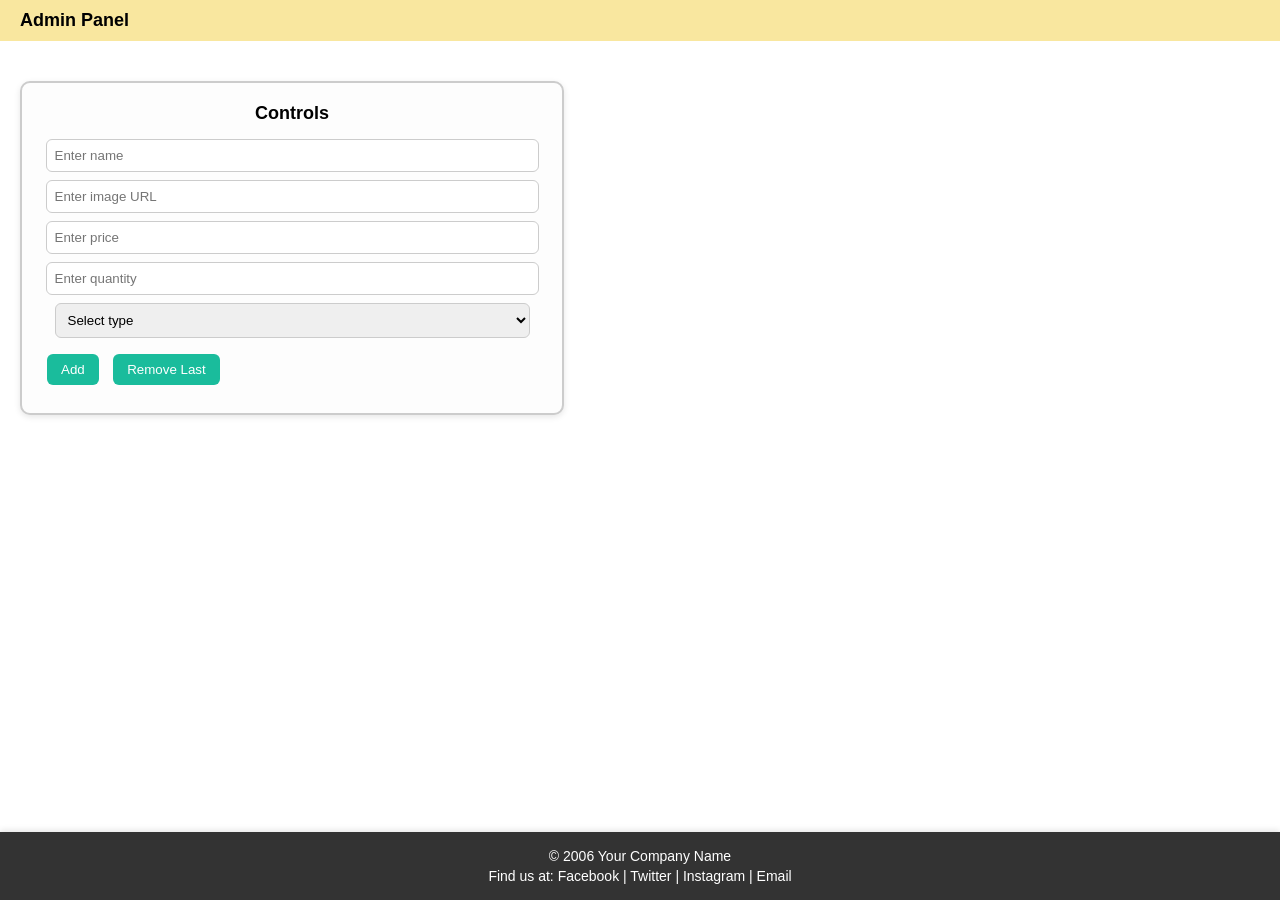
==== admin.html @ 9187b688 "first commit" ====
<!DOCTYPE html>
<html lang="en">
<head>
  <meta charset="UTF-8">
  <meta name="viewport" content="width=device-width, initial-scale=1.0">
  <title>Admin Panel</title>
  <style>
    body { margin:0; font-family:Arial, sans-serif; }

    /* Top Bar */
    .topbar {
      display:flex; align-items:center; justify-content:flex-start;
      background:#f9e79f; padding:10px 20px;
    }
    .logo { font-weight:bold; font-size:18px; }

    /* Item Grid */
    .item-grid { padding:20px; }
    .row { display:flex; flex-wrap:wrap; gap:20px; margin-bottom:20px; }
    .item-card {
      width:200px; border:1px solid #ccc; border-radius:10px;
      padding:15px; text-align:center; background:#fff;
      box-shadow:0 2px 6px rgba(0,0,0,0.1); transition:transform 0.2s;
    }
    .item-card:hover { transform:scale(1.05); }
    .item-card img { width:100%; height:120px; object-fit:cover; border-radius:6px; margin-bottom:10px; }
    .item-card h4 { margin:8px 0 4px; font-size:16px; color:#333; }
    .item-card p { margin:4px 0; font-size:13px; color:#555; }

    /* Admin Controls Container */
    .controls-container {
      border:2px solid #ccc; border-radius:10px; padding:20px;
      margin-top:20px; background:#fdfdfd; box-shadow:0 2px 6px rgba(0,0,0,0.1);
      max-width:500px;
    }
    .controls-container h3 { margin:0 0 15px; font-size:18px; text-align:center; }
    .controls-container input, .controls-container select {
      display:block; width:95%; padding:8px; margin:8px auto;
      border:1px solid #ccc; border-radius:6px;
    }
    .controls-container button {
      padding:8px 14px; margin:8px 5px; border:none; border-radius:6px;
      background:#1abc9c; color:#fff; cursor:pointer; transition:background 0.2s;
    }
    .controls-container button:hover { background:#16a085; }
    .remove-btn { background:#e74c3c; }
    .remove-btn:hover { background:#c0392b; }

    /* Footer */
    .site-footer {
      position: fixed; bottom: 0; left: 0; width: 100%;
      background-color: #333; color: #fff; text-align: center;
      padding: 12px 0; font-size: 14px; box-shadow: 0 -2px 6px rgba(0,0,0,0.1);
    }
    .site-footer p { margin: 4px 0; }
  </style>
</head>
<body>
  <div class="topbar">
    <div class="logo">Admin Panel</div>
  </div>

  <!-- Main Content -->
  <div class="item-grid">
    <div id="grid" class="row"></div>

    <!-- Admin Controls always visible -->
    <div class="controls-container" id="adminControls">
      <h3>Controls</h3>
      <input type="text" id="itemName" placeholder="Enter name">
      <input type="text" id="itemImage" placeholder="Enter image URL">
      <input type="number" id="itemPrice" placeholder="Enter price">
      <input type="number" id="itemQty" placeholder="Enter quantity">
      <select id="itemType">
        <option value="">Select type</option>
        <option value="Electronics">Electronics</option>
        <option value="Clothing">Clothing</option>
        <option value="Food">Food</option>
        <option value="Accessories">Accessories</option>
      </select>
      <button onclick="addItem()">Add</button>
      <button class="remove-btn" onclick="removeItem()">Remove Last</button>
    </div>
  </div>

  <!-- Footer -->
  <footer class="site-footer">
    <p>© 2006 Your Company Name</p>
    <p>Find us at: Facebook | Twitter | Instagram | Email</p>
  </footer>

  <script>
    // Add/remove items dynamically
    function addItem() {
      const name = document.getElementById("itemName").value;
      const url = document.getElementById("itemImage").value;
      const price = document.getElementById("itemPrice").value;
      const qty = document.getElementById("itemQty").value;
      const type = document.getElementById("itemType").value;

      if (name && url && price && qty && type) {
        const card = document.createElement("div");
        card.className = "item-card";
        card.innerHTML = `
          <img src="${url}" alt="${name}">
          <h4>${name}</h4>
          <p>Type: ${type}</p>
          <p>Price: ₱${price}</p>
          <p>Quantity: ${qty}</p>
        `;
        document.getElementById("grid").appendChild(card);

        // Clear inputs
        document.getElementById("itemName").value = "";
        document.getElementById("itemImage").value = "";
        document.getElementById("itemPrice").value = "";
        document.getElementById("itemQty").value = "";
        document.getElementById("itemType").value = "";
      } else {
        alert("Please fill in all fields.");
      }
    }

    function removeItem() {
      const grid = document.getElementById("grid");
      if (grid.lastChild) {
        grid.removeChild(grid.lastChild);
      } else {
        alert("No items to remove.");
      }
    }
  </script>
</body>
</html>
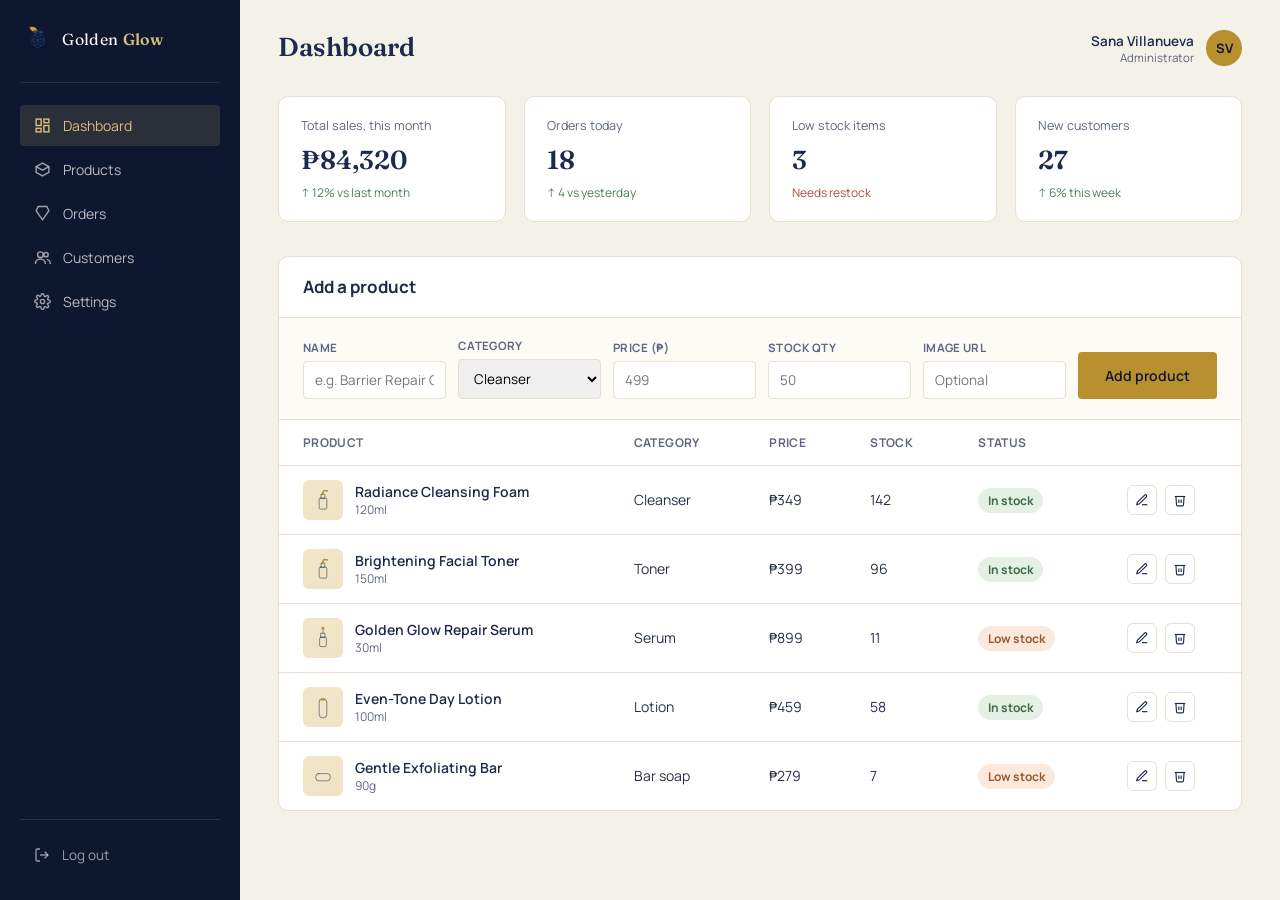
==== commit 7338e2cc: "Add files via upload" ====
--- a/admin.html
+++ b/admin.html
@@ -1,134 +1,292 @@
 <!DOCTYPE html>
 <html lang="en">
 <head>
-  <meta charset="UTF-8">
-  <meta name="viewport" content="width=device-width, initial-scale=1.0">
-  <title>Admin Panel</title>
-  <style>
-    body { margin:0; font-family:Arial, sans-serif; }
-
-    /* Top Bar */
-    .topbar {
-      display:flex; align-items:center; justify-content:flex-start;
-      background:#f9e79f; padding:10px 20px;
-    }
-    .logo { font-weight:bold; font-size:18px; }
-
-    /* Item Grid */
-    .item-grid { padding:20px; }
-    .row { display:flex; flex-wrap:wrap; gap:20px; margin-bottom:20px; }
-    .item-card {
-      width:200px; border:1px solid #ccc; border-radius:10px;
-      padding:15px; text-align:center; background:#fff;
-      box-shadow:0 2px 6px rgba(0,0,0,0.1); transition:transform 0.2s;
-    }
-    .item-card:hover { transform:scale(1.05); }
-    .item-card img { width:100%; height:120px; object-fit:cover; border-radius:6px; margin-bottom:10px; }
-    .item-card h4 { margin:8px 0 4px; font-size:16px; color:#333; }
-    .item-card p { margin:4px 0; font-size:13px; color:#555; }
-
-    /* Admin Controls Container */
-    .controls-container {
-      border:2px solid #ccc; border-radius:10px; padding:20px;
-      margin-top:20px; background:#fdfdfd; box-shadow:0 2px 6px rgba(0,0,0,0.1);
-      max-width:500px;
-    }
-    .controls-container h3 { margin:0 0 15px; font-size:18px; text-align:center; }
-    .controls-container input, .controls-container select {
-      display:block; width:95%; padding:8px; margin:8px auto;
-      border:1px solid #ccc; border-radius:6px;
-    }
-    .controls-container button {
-      padding:8px 14px; margin:8px 5px; border:none; border-radius:6px;
-      background:#1abc9c; color:#fff; cursor:pointer; transition:background 0.2s;
-    }
-    .controls-container button:hover { background:#16a085; }
-    .remove-btn { background:#e74c3c; }
-    .remove-btn:hover { background:#c0392b; }
-
-    /* Footer */
-    .site-footer {
-      position: fixed; bottom: 0; left: 0; width: 100%;
-      background-color: #333; color: #fff; text-align: center;
-      padding: 12px 0; font-size: 14px; box-shadow: 0 -2px 6px rgba(0,0,0,0.1);
-    }
-    .site-footer p { margin: 4px 0; }
-  </style>
+<meta charset="UTF-8">
+<meta name="viewport" content="width=device-width, initial-scale=1.0">
+<title>Admin Dashboard — Golden Glow</title>
+<link rel="preconnect" href="https://fonts.googleapis.com">
+<link href="https://fonts.googleapis.com/css2?family=Fraunces:opsz,wght@9..144,500;9..144,600&family=Manrope:wght@400;500;600;700&display=swap" rel="stylesheet">
+<link rel="stylesheet" href="assets/style.css">
+<style>
+  body { background: #F4F1E9; }
+
+  .admin-shell { display: grid; grid-template-columns: 240px 1fr; min-height: 100vh; }
+
+  .sidebar {
+    background: var(--navy-deep); color: rgba(251,247,241,0.8);
+    padding: 26px 20px; display: flex; flex-direction: column;
+  }
+  .sidebar .brand { padding: 0 4px 30px; border-bottom: 1px solid rgba(251,247,241,0.1); margin-bottom: 22px; }
+  .sidebar .brand-word { color: var(--ivory); }
+  .side-nav { display: flex; flex-direction: column; gap: 3px; flex: 1; }
+  .side-nav a {
+    display: flex; align-items: center; gap: 12px; padding: 11px 14px; border-radius: var(--radius-s);
+    color: rgba(251,247,241,0.72); text-decoration: none; font-size: 14px;
+  }
+  .side-nav a svg { flex-shrink: 0; opacity: 0.85; }
+  .side-nav a:hover { background: rgba(251,247,241,0.06); color: var(--ivory); }
+  .side-nav a.active { background: rgba(217,190,121,0.14); color: var(--gold-soft); }
+  .side-nav a.active svg { opacity: 1; }
+  .side-foot { border-top: 1px solid rgba(251,247,241,0.1); padding-top: 16px; }
+  .side-foot a { display: flex; align-items: center; gap: 12px; padding: 10px 14px; color: rgba(251,247,241,0.6); text-decoration: none; font-size: 13.5px; }
+  .side-foot a:hover { color: var(--ivory); }
+
+  .admin-main { padding: 30px 38px 60px; }
+
+  .admin-topbar { display: flex; align-items: center; justify-content: space-between; margin-bottom: 30px; }
+  .admin-topbar h1 { font-size: 26px; }
+  .admin-who { display: flex; align-items: center; gap: 12px; }
+  .avatar { width: 36px; height: 36px; border-radius: 50%; background: var(--gold); color: var(--navy-deep); display: flex; align-items: center; justify-content: center; font-weight: 700; font-size: 13px; }
+  .admin-who .name { font-size: 13.5px; font-weight: 600; color: var(--navy); }
+  .admin-who .role { font-size: 11.5px; color: var(--text-soft); }
+
+  .stat-grid { display: grid; grid-template-columns: repeat(4, 1fr); gap: 18px; margin-bottom: 34px; }
+  .stat-card { background: var(--paper); border: 1px solid var(--line); border-radius: var(--radius-m); padding: 20px 22px; }
+  .stat-card .label { font-size: 12.5px; color: var(--text-soft); margin-bottom: 10px; }
+  .stat-card .value { font-family: var(--serif); font-size: 26px; color: var(--navy); font-weight: 600; }
+  .stat-card .delta { font-size: 12px; margin-top: 8px; }
+  .stat-card .delta.up { color: #4E7D57; }
+  .stat-card .delta.down { color: #B24B3B; }
+
+  .panel { background: var(--paper); border: 1px solid var(--line); border-radius: var(--radius-m); margin-bottom: 26px; }
+  .panel-head { display: flex; align-items: center; justify-content: space-between; padding: 20px 24px; border-bottom: 1px solid var(--line); }
+  .panel-head h2 { font-size: 17px; font-family: var(--sans); font-weight: 700; color: var(--navy); }
+
+  .add-form { display: grid; grid-template-columns: repeat(5, 1fr) auto; gap: 12px; padding: 20px 24px; align-items: end; border-bottom: 1px solid var(--line); background: #FDFBF6; }
+  .add-form .field label { display: block; font-size: 11.5px; font-weight: 700; color: var(--text-soft); text-transform: uppercase; letter-spacing: 0.03em; margin-bottom: 6px; }
+  .add-form input, .add-form select { width: 100%; padding: 9px 11px; border: 1px solid var(--line); border-radius: var(--radius-s); font-size: 13.5px; }
+
+  table { width: 100%; border-collapse: collapse; }
+  th { text-align: left; font-size: 12px; text-transform: uppercase; letter-spacing: 0.03em; color: var(--text-soft); padding: 14px 24px; border-bottom: 1px solid var(--line); }
+  td { padding: 14px 24px; border-bottom: 1px solid var(--line); font-size: 14px; color: var(--text); }
+  tr:last-child td { border-bottom: none; }
+  .row-product { display: flex; align-items: center; gap: 12px; }
+  .row-thumb { width: 40px; height: 40px; border-radius: 6px; background: linear-gradient(160deg, var(--gold-tint) 0%, #eee3c4 100%); display: flex; align-items: center; justify-content: center; }
+  .row-thumb svg { width: 60%; height: 60%; }
+  .row-name { font-weight: 600; color: var(--navy); font-size: 14px; }
+  .row-cat { font-size: 12px; color: var(--text-soft); }
+
+  .stock-tag { font-size: 12px; font-weight: 700; padding: 4px 10px; border-radius: 20px; }
+  .stock-tag.ok { background: #E4F0E4; color: #3E6C46; }
+  .stock-tag.low { background: #FBE9DD; color: #9C5A2A; }
+
+  .row-actions { display: flex; gap: 8px; }
+  .icon-btn { width: 30px; height: 30px; border: 1px solid var(--line); background: var(--paper); border-radius: 6px; display: flex; align-items: center; justify-content: center; cursor: pointer; color: var(--navy); }
+  .icon-btn:hover { border-color: var(--gold); }
+  .icon-btn.danger:hover { border-color: #B24B3B; color: #B24B3B; }
+
+  @media (max-width: 1000px) {
+    .admin-shell { grid-template-columns: 1fr; }
+    .sidebar { display: none; }
+    .stat-grid { grid-template-columns: repeat(2, 1fr); }
+    .add-form { grid-template-columns: 1fr 1fr; }
+  }
+</style>
 </head>
 <body>
-  <div class="topbar">
-    <div class="logo">Admin Panel</div>
-  </div>
-
-  <!-- Main Content -->
-  <div class="item-grid">
-    <div id="grid" class="row"></div>
-
-    <!-- Admin Controls always visible -->
-    <div class="controls-container" id="adminControls">
-      <h3>Controls</h3>
-      <input type="text" id="itemName" placeholder="Enter name">
-      <input type="text" id="itemImage" placeholder="Enter image URL">
-      <input type="number" id="itemPrice" placeholder="Enter price">
-      <input type="number" id="itemQty" placeholder="Enter quantity">
-      <select id="itemType">
-        <option value="">Select type</option>
-        <option value="Electronics">Electronics</option>
-        <option value="Clothing">Clothing</option>
-        <option value="Food">Food</option>
-        <option value="Accessories">Accessories</option>
-      </select>
-      <button onclick="addItem()">Add</button>
-      <button class="remove-btn" onclick="removeItem()">Remove Last</button>
-    </div>
-  </div>
-
-  <!-- Footer -->
-  <footer class="site-footer">
-    <p>© 2006 Your Company Name</p>
-    <p>Find us at: Facebook | Twitter | Instagram | Email</p>
-  </footer>
-
-  <script>
-    // Add/remove items dynamically
-    function addItem() {
-      const name = document.getElementById("itemName").value;
-      const url = document.getElementById("itemImage").value;
-      const price = document.getElementById("itemPrice").value;
-      const qty = document.getElementById("itemQty").value;
-      const type = document.getElementById("itemType").value;
-
-      if (name && url && price && qty && type) {
-        const card = document.createElement("div");
-        card.className = "item-card";
-        card.innerHTML = `
-          <img src="${url}" alt="${name}">
-          <h4>${name}</h4>
-          <p>Type: ${type}</p>
-          <p>Price: ₱${price}</p>
-          <p>Quantity: ${qty}</p>
-        `;
-        document.getElementById("grid").appendChild(card);
-
-        // Clear inputs
-        document.getElementById("itemName").value = "";
-        document.getElementById("itemImage").value = "";
-        document.getElementById("itemPrice").value = "";
-        document.getElementById("itemQty").value = "";
-        document.getElementById("itemType").value = "";
-      } else {
-        alert("Please fill in all fields.");
-      }
-    }
-
-    function removeItem() {
-      const grid = document.getElementById("grid");
-      if (grid.lastChild) {
-        grid.removeChild(grid.lastChild);
-      } else {
-        alert("No items to remove.");
-      }
-    }
-  </script>
+
+<div class="admin-shell">
+
+  <aside class="sidebar">
+    <a href="index.html" class="brand" style="display:flex;">
+      <img src="assets/gglogo.png" alt="Golden Glow" style="height:26px;">
+      <span class="brand-word" style="font-size:16px;">Golden <b>Glow</b></span>
+    </a>
+    <nav class="side-nav">
+      <a href="admin.html" class="active">
+        <svg width="17" height="17" viewBox="0 0 24 24" fill="none" stroke="currentColor" stroke-width="2"><rect x="3" y="3" width="7" height="9"/><rect x="14" y="3" width="7" height="5"/><rect x="14" y="12" width="7" height="9"/><rect x="3" y="16" width="7" height="5"/></svg>
+        Dashboard
+      </a>
+      <a href="admin.html">
+        <svg width="17" height="17" viewBox="0 0 24 24" fill="none" stroke="currentColor" stroke-width="2"><path d="M21 8l-9-5-9 5v8l9 5 9-5V8z"/><path d="M3 8l9 5 9-5"/></svg>
+        Products
+      </a>
+      <a href="admin.html">
+        <svg width="17" height="17" viewBox="0 0 24 24" fill="none" stroke="currentColor" stroke-width="2"><path d="M6 2h12l3 6-9 13L3 8z"/></svg>
+        Orders
+      </a>
+      <a href="admin.html">
+        <svg width="17" height="17" viewBox="0 0 24 24" fill="none" stroke="currentColor" stroke-width="2"><circle cx="9" cy="8" r="4"/><path d="M2 21c0-4 3-7 7-7s7 3 7 7"/><circle cx="17" cy="8" r="3"/><path d="M23 21c0-3-2-5.5-5-6.3"/></svg>
+        Customers
+      </a>
+      <a href="admin.html">
+        <svg width="17" height="17" viewBox="0 0 24 24" fill="none" stroke="currentColor" stroke-width="2"><circle cx="12" cy="12" r="3"/><path d="M19.4 15a1.7 1.7 0 0 0 .3 1.9l.1.1a2 2 0 1 1-2.8 2.8l-.1-.1a1.7 1.7 0 0 0-1.9-.3 1.7 1.7 0 0 0-1 1.6V21a2 2 0 1 1-4 0v-.2a1.7 1.7 0 0 0-1-1.6 1.7 1.7 0 0 0-1.9.3l-.1.1a2 2 0 1 1-2.8-2.8l.1-.1a1.7 1.7 0 0 0 .3-1.9 1.7 1.7 0 0 0-1.6-1H3a2 2 0 1 1 0-4h.2a1.7 1.7 0 0 0 1.6-1 1.7 1.7 0 0 0-.3-1.9l-.1-.1a2 2 0 1 1 2.8-2.8l.1.1a1.7 1.7 0 0 0 1.9.3H9a1.7 1.7 0 0 0 1-1.6V3a2 2 0 1 1 4 0v.2a1.7 1.7 0 0 0 1 1.6 1.7 1.7 0 0 0 1.9-.3l.1-.1a2 2 0 1 1 2.8 2.8l-.1.1a1.7 1.7 0 0 0-.3 1.9V9a1.7 1.7 0 0 0 1.6 1H21a2 2 0 1 1 0 4h-.2a1.7 1.7 0 0 0-1.6 1z"/></svg>
+        Settings
+      </a>
+    </nav>
+    <div class="side-foot">
+      <a href="login.html">
+        <svg width="16" height="16" viewBox="0 0 24 24" fill="none" stroke="currentColor" stroke-width="2"><path d="M9 21H5a2 2 0 0 1-2-2V5a2 2 0 0 1 2-2h4"/><polyline points="16 17 21 12 16 7"/><line x1="21" y1="12" x2="9" y2="12"/></svg>
+        Log out
+      </a>
+    </div>
+  </aside>
+
+  <main class="admin-main">
+    <div class="admin-topbar">
+      <h1>Dashboard</h1>
+      <div class="admin-who">
+        <div>
+          <div class="name" style="text-align:right;">Sana Villanueva</div>
+          <div class="role" style="text-align:right;">Administrator</div>
+        </div>
+        <div class="avatar">SV</div>
+      </div>
+    </div>
+
+    <div class="stat-grid">
+      <div class="stat-card">
+        <div class="label">Total sales, this month</div>
+        <div class="value">₱84,320</div>
+        <div class="delta up">↑ 12% vs last month</div>
+      </div>
+      <div class="stat-card">
+        <div class="label">Orders today</div>
+        <div class="value">18</div>
+        <div class="delta up">↑ 4 vs yesterday</div>
+      </div>
+      <div class="stat-card">
+        <div class="label">Low stock items</div>
+        <div class="value">3</div>
+        <div class="delta down">Needs restock</div>
+      </div>
+      <div class="stat-card">
+        <div class="label">New customers</div>
+        <div class="value">27</div>
+        <div class="delta up">↑ 6% this week</div>
+      </div>
+    </div>
+
+    <div class="panel">
+      <div class="panel-head">
+        <h2>Add a product</h2>
+      </div>
+      <div class="add-form">
+        <div class="field"><label>Name</label><input type="text" placeholder="e.g. Barrier Repair Cream"></div>
+        <div class="field"><label>Category</label>
+          <select>
+            <option>Cleanser</option>
+            <option>Toner</option>
+            <option>Serum</option>
+            <option>Lotion</option>
+            <option>Cream</option>
+            <option>Bar soap</option>
+          </select>
+        </div>
+        <div class="field"><label>Price (₱)</label><input type="number" placeholder="499"></div>
+        <div class="field"><label>Stock qty</label><input type="number" placeholder="50"></div>
+        <div class="field"><label>Image URL</label><input type="text" placeholder="Optional"></div>
+        <button class="btn btn-gold" type="button">Add product</button>
+      </div>
+
+      <table>
+        <thead>
+          <tr>
+            <th>Product</th>
+            <th>Category</th>
+            <th>Price</th>
+            <th>Stock</th>
+            <th>Status</th>
+            <th></th>
+          </tr>
+        </thead>
+        <tbody>
+          <tr>
+            <td>
+              <div class="row-product">
+                <div class="row-thumb"><svg viewBox="0 0 100 100"><rect class="pline" x="34" y="42" width="32" height="46" rx="6"/><rect class="pline" x="42" y="26" width="16" height="18" rx="2"/><rect class="pcap" x="46" y="14" width="8" height="14" rx="2"/><rect class="pcap" x="50" y="8" width="22" height="7" rx="3"/></svg></div>
+                <div><div class="row-name">Radiance Cleansing Foam</div><div class="row-cat">120ml</div></div>
+              </div>
+            </td>
+            <td>Cleanser</td>
+            <td>₱349</td>
+            <td>142</td>
+            <td><span class="stock-tag ok">In stock</span></td>
+            <td>
+              <div class="row-actions">
+                <button class="icon-btn" type="button" aria-label="Edit"><svg width="14" height="14" viewBox="0 0 24 24" fill="none" stroke="currentColor" stroke-width="2"><path d="M12 20h9"/><path d="M16.5 3.5a2.1 2.1 0 0 1 3 3L7 19l-4 1 1-4Z"/></svg></button>
+                <button class="icon-btn danger" type="button" aria-label="Delete"><svg width="14" height="14" viewBox="0 0 24 24" fill="none" stroke="currentColor" stroke-width="2"><polyline points="3 6 5 6 21 6"/><path d="M19 6l-1 14a2 2 0 0 1-2 2H8a2 2 0 0 1-2-2L5 6"/><path d="M10 11v6"/><path d="M14 11v6"/></svg></button>
+              </div>
+            </td>
+          </tr>
+          <tr>
+            <td>
+              <div class="row-product">
+                <div class="row-thumb"><svg viewBox="0 0 100 100"><rect class="pline" x="34" y="42" width="32" height="46" rx="6"/><rect class="pline" x="42" y="26" width="16" height="18" rx="2"/><rect class="pcap" x="46" y="14" width="8" height="14" rx="2"/><rect class="pcap" x="50" y="8" width="22" height="7" rx="3"/></svg></div>
+                <div><div class="row-name">Brightening Facial Toner</div><div class="row-cat">150ml</div></div>
+              </div>
+            </td>
+            <td>Toner</td>
+            <td>₱399</td>
+            <td>96</td>
+            <td><span class="stock-tag ok">In stock</span></td>
+            <td>
+              <div class="row-actions">
+                <button class="icon-btn" type="button" aria-label="Edit"><svg width="14" height="14" viewBox="0 0 24 24" fill="none" stroke="currentColor" stroke-width="2"><path d="M12 20h9"/><path d="M16.5 3.5a2.1 2.1 0 0 1 3 3L7 19l-4 1 1-4Z"/></svg></button>
+                <button class="icon-btn danger" type="button" aria-label="Delete"><svg width="14" height="14" viewBox="0 0 24 24" fill="none" stroke="currentColor" stroke-width="2"><polyline points="3 6 5 6 21 6"/><path d="M19 6l-1 14a2 2 0 0 1-2 2H8a2 2 0 0 1-2-2L5 6"/><path d="M10 11v6"/><path d="M14 11v6"/></svg></button>
+              </div>
+            </td>
+          </tr>
+          <tr>
+            <td>
+              <div class="row-product">
+                <div class="row-thumb"><svg viewBox="0 0 100 100"><rect class="pline" x="36" y="46" width="28" height="40" rx="6"/><rect class="pline" x="42" y="30" width="16" height="18"/><path class="pline" d="M50 10 L50 30"/><ellipse class="pcap" cx="50" cy="9" rx="6" ry="6"/></svg></div>
+                <div><div class="row-name">Golden Glow Repair Serum</div><div class="row-cat">30ml</div></div>
+              </div>
+            </td>
+            <td>Serum</td>
+            <td>₱899</td>
+            <td>11</td>
+            <td><span class="stock-tag low">Low stock</span></td>
+            <td>
+              <div class="row-actions">
+                <button class="icon-btn" type="button" aria-label="Edit"><svg width="14" height="14" viewBox="0 0 24 24" fill="none" stroke="currentColor" stroke-width="2"><path d="M12 20h9"/><path d="M16.5 3.5a2.1 2.1 0 0 1 3 3L7 19l-4 1 1-4Z"/></svg></button>
+                <button class="icon-btn danger" type="button" aria-label="Delete"><svg width="14" height="14" viewBox="0 0 24 24" fill="none" stroke="currentColor" stroke-width="2"><polyline points="3 6 5 6 21 6"/><path d="M19 6l-1 14a2 2 0 0 1-2 2H8a2 2 0 0 1-2-2L5 6"/><path d="M10 11v6"/><path d="M14 11v6"/></svg></button>
+              </div>
+            </td>
+          </tr>
+          <tr>
+            <td>
+              <div class="row-product">
+                <div class="row-thumb"><svg viewBox="0 0 100 100"><path class="pline" d="M38 20 h24 l4 10 v50 a14 14 0 0 1 -32 0 v-50 z"/><rect class="pcap" x="40" y="14" width="20" height="8" rx="2"/></svg></div>
+                <div><div class="row-name">Even-Tone Day Lotion</div><div class="row-cat">100ml</div></div>
+              </div>
+            </td>
+            <td>Lotion</td>
+            <td>₱459</td>
+            <td>58</td>
+            <td><span class="stock-tag ok">In stock</span></td>
+            <td>
+              <div class="row-actions">
+                <button class="icon-btn" type="button" aria-label="Edit"><svg width="14" height="14" viewBox="0 0 24 24" fill="none" stroke="currentColor" stroke-width="2"><path d="M12 20h9"/><path d="M16.5 3.5a2.1 2.1 0 0 1 3 3L7 19l-4 1 1-4Z"/></svg></button>
+                <button class="icon-btn danger" type="button" aria-label="Delete"><svg width="14" height="14" viewBox="0 0 24 24" fill="none" stroke="currentColor" stroke-width="2"><polyline points="3 6 5 6 21 6"/><path d="M19 6l-1 14a2 2 0 0 1-2 2H8a2 2 0 0 1-2-2L5 6"/><path d="M10 11v6"/><path d="M14 11v6"/></svg></button>
+              </div>
+            </td>
+          </tr>
+          <tr>
+            <td>
+              <div class="row-product">
+                <div class="row-thumb"><svg viewBox="0 0 100 100"><rect class="pline" x="20" y="40" width="60" height="30" rx="12"/></svg></div>
+                <div><div class="row-name">Gentle Exfoliating Bar</div><div class="row-cat">90g</div></div>
+              </div>
+            </td>
+            <td>Bar soap</td>
+            <td>₱279</td>
+            <td>7</td>
+            <td><span class="stock-tag low">Low stock</span></td>
+            <td>
+              <div class="row-actions">
+                <button class="icon-btn" type="button" aria-label="Edit"><svg width="14" height="14" viewBox="0 0 24 24" fill="none" stroke="currentColor" stroke-width="2"><path d="M12 20h9"/><path d="M16.5 3.5a2.1 2.1 0 0 1 3 3L7 19l-4 1 1-4Z"/></svg></button>
+                <button class="icon-btn danger" type="button" aria-label="Delete"><svg width="14" height="14" viewBox="0 0 24 24" fill="none" stroke="currentColor" stroke-width="2"><polyline points="3 6 5 6 21 6"/><path d="M19 6l-1 14a2 2 0 0 1-2 2H8a2 2 0 0 1-2-2L5 6"/><path d="M10 11v6"/><path d="M14 11v6"/></svg></button>
+              </div>
+            </td>
+          </tr>
+        </tbody>
+      </table>
+    </div>
+
+  </main>
+</div>
+
 </body>
 </html>
--- a/assets/style.css
+++ b/assets/style.css
@@ -0,0 +1,414 @@
+/* ==========================================================================
+   Golden Glow — shared design system
+   Serif display: Fraunces / UI sans: Manrope
+   ========================================================================== */
+
+:root {
+  --ink: #12182B;
+  --navy: #1B2A4D;
+  --navy-deep: #0E1730;
+  --gold: #B8902E;
+  --gold-soft: #D9BE79;
+  --gold-tint: #F1E6C8;
+  --ivory: #FBF7F1;
+  --paper: #FFFFFF;
+  --blush: #C08872;
+  --line: #E7DFCF;
+  --text: #26314A;
+  --text-soft: #5E6781;
+
+  --serif: "Fraunces", Georgia, serif;
+  --sans: "Manrope", -apple-system, BlinkMacSystemFont, "Segoe UI", sans-serif;
+
+  --radius-s: 4px;
+  --radius-m: 10px;
+  --shadow-card: 0 1px 2px rgba(18, 24, 43, 0.06), 0 8px 24px rgba(18, 24, 43, 0.06);
+}
+
+* { box-sizing: border-box; }
+
+html { scroll-behavior: smooth; }
+
+body {
+  margin: 0;
+  font-family: var(--sans);
+  color: var(--text);
+  background: var(--ivory);
+  -webkit-font-smoothing: antialiased;
+}
+
+h1, h2, h3, h4 {
+  font-family: var(--serif);
+  color: var(--navy);
+  margin: 0;
+  font-weight: 600;
+  line-height: 1.15;
+}
+
+a { color: inherit; }
+
+img { max-width: 100%; display: block; }
+
+button, input, select { font-family: var(--sans); }
+
+:focus-visible {
+  outline: 2px solid var(--gold);
+  outline-offset: 2px;
+}
+
+.wrap {
+  max-width: 1200px;
+  margin: 0 auto;
+  padding: 0 32px;
+}
+
+/* -------------------- Top bar -------------------- */
+
+.topbar {
+  position: sticky;
+  top: 0;
+  z-index: 50;
+  background: var(--navy-deep);
+  border-bottom: 1px solid rgba(217, 190, 121, 0.18);
+}
+
+.topbar-inner {
+  max-width: 1200px;
+  margin: 0 auto;
+  padding: 16px 32px;
+  display: flex;
+  align-items: center;
+  gap: 36px;
+}
+
+.brand {
+  display: flex;
+  align-items: center;
+  gap: 10px;
+  text-decoration: none;
+  flex-shrink: 0;
+}
+
+.brand img { height: 30px; width: auto; }
+
+.brand-word {
+  font-family: var(--serif);
+  color: var(--ivory);
+  font-size: 18px;
+  letter-spacing: 0.02em;
+}
+
+.brand-word b { color: var(--gold-soft); font-weight: 600; }
+
+.nav-links {
+  display: flex;
+  gap: 28px;
+  margin-right: auto;
+}
+
+.nav-links a {
+  color: rgba(251, 247, 241, 0.78);
+  text-decoration: none;
+  font-size: 14.5px;
+}
+
+.nav-links a.current { color: var(--ivory); }
+
+.nav-links a:hover { color: var(--gold-soft); }
+
+.top-actions {
+  display: flex;
+  align-items: center;
+  gap: 18px;
+}
+
+.top-search {
+  display: flex;
+  align-items: center;
+  gap: 8px;
+  background: rgba(251, 247, 241, 0.08);
+  border: 1px solid rgba(251, 247, 241, 0.18);
+  border-radius: 20px;
+  padding: 7px 14px;
+}
+
+.top-search input {
+  background: none;
+  border: none;
+  color: var(--ivory);
+  font-size: 13.5px;
+  width: 140px;
+}
+
+.top-search input::placeholder { color: rgba(251, 247, 241, 0.45); }
+.top-search input:focus { outline: none; }
+.top-search svg { flex-shrink: 0; opacity: 0.6; }
+
+.icon-link {
+  color: var(--ivory);
+  text-decoration: none;
+  position: relative;
+  display: flex;
+}
+
+.cart-count {
+  position: absolute;
+  top: -7px;
+  right: -9px;
+  background: var(--gold);
+  color: var(--navy-deep);
+  font-size: 10px;
+  font-weight: 700;
+  width: 16px;
+  height: 16px;
+  border-radius: 50%;
+  display: flex;
+  align-items: center;
+  justify-content: center;
+}
+
+/* -------------------- Buttons -------------------- */
+
+.btn {
+  display: inline-flex;
+  align-items: center;
+  justify-content: center;
+  gap: 8px;
+  font-family: var(--sans);
+  font-size: 14px;
+  font-weight: 600;
+  padding: 13px 26px;
+  border-radius: var(--radius-s);
+  border: 1px solid transparent;
+  cursor: pointer;
+  text-decoration: none;
+  transition: background 0.15s ease, color 0.15s ease, border-color 0.15s ease;
+}
+
+.btn-gold {
+  background: var(--gold);
+  color: var(--navy-deep);
+}
+.btn-gold:hover { background: #a67f27; }
+
+.btn-navy {
+  background: var(--navy);
+  color: var(--ivory);
+}
+.btn-navy:hover { background: var(--navy-deep); }
+
+.btn-ghost-light {
+  background: transparent;
+  border-color: rgba(251, 247, 241, 0.4);
+  color: var(--ivory);
+}
+.btn-ghost-light:hover { border-color: var(--gold-soft); color: var(--gold-soft); }
+
+.btn-ghost {
+  background: transparent;
+  border-color: var(--line);
+  color: var(--navy);
+}
+.btn-ghost:hover { border-color: var(--navy); }
+
+.btn-block { width: 100%; }
+.btn-sm { padding: 9px 16px; font-size: 13px; }
+
+/* -------------------- Chips / badges -------------------- */
+
+.chip {
+  display: inline-flex;
+  align-items: center;
+  padding: 8px 18px;
+  border-radius: 20px;
+  border: 1px solid var(--line);
+  background: var(--paper);
+  font-size: 13.5px;
+  color: var(--text);
+  text-decoration: none;
+  white-space: nowrap;
+}
+.chip:hover, .chip.active {
+  border-color: var(--gold);
+  background: var(--gold-tint);
+  color: var(--navy);
+}
+
+.badge {
+  display: inline-block;
+  font-size: 11px;
+  font-weight: 700;
+  letter-spacing: 0.02em;
+  padding: 4px 9px;
+  border-radius: var(--radius-s);
+}
+.badge-gold { background: var(--gold-tint); color: #7A5C17; }
+.badge-blush { background: #F3E4DD; color: #8C4C34; }
+.badge-navy { background: var(--navy); color: var(--ivory); }
+
+/* -------------------- Product card -------------------- */
+
+.product-card {
+  display: flex;
+  flex-direction: column;
+  background: var(--paper);
+  border: 1px solid var(--line);
+  border-radius: var(--radius-m);
+  overflow: hidden;
+  text-decoration: none;
+  color: var(--text);
+}
+
+.product-thumb {
+  aspect-ratio: 4 / 5;
+  display: flex;
+  align-items: center;
+  justify-content: center;
+  position: relative;
+  background: linear-gradient(160deg, var(--gold-tint) 0%, #eee3c4 100%);
+}
+
+.product-thumb svg { width: 46%; height: 46%; }
+
+.product-thumb .badge { position: absolute; top: 12px; left: 12px; }
+
+.product-body { padding: 16px 18px 18px; display: flex; flex-direction: column; gap: 6px; flex: 1; }
+
+.product-cat { font-size: 11.5px; text-transform: uppercase; letter-spacing: 0.06em; color: var(--text-soft); }
+
+.product-name { font-family: var(--serif); font-size: 17px; color: var(--navy); font-weight: 600; }
+
+.product-row { display: flex; align-items: center; justify-content: space-between; margin-top: auto; padding-top: 10px; }
+
+.product-price { font-weight: 700; color: var(--navy); }
+.product-price .was { font-weight: 500; color: var(--text-soft); text-decoration: line-through; margin-right: 6px; font-size: 13px; }
+
+.add-line {
+  width: 32px; height: 32px; border-radius: 50%;
+  background: var(--navy); color: var(--ivory);
+  border: none; cursor: pointer;
+  display: flex; align-items: center; justify-content: center;
+  flex-shrink: 0;
+}
+.add-line:hover { background: var(--gold); color: var(--navy-deep); }
+
+/* -------------------- Footer -------------------- */
+
+.site-footer {
+  background: var(--navy-deep);
+  color: rgba(251, 247, 241, 0.75);
+  margin-top: 90px;
+}
+
+.footer-top {
+  max-width: 1200px;
+  margin: 0 auto;
+  padding: 56px 32px 40px;
+  display: grid;
+  grid-template-columns: 1.4fr 1fr 1fr 1.3fr;
+  gap: 32px;
+}
+
+.footer-top h5 {
+  color: var(--ivory);
+  font-family: var(--sans);
+  font-size: 13px;
+  letter-spacing: 0.04em;
+  text-transform: uppercase;
+  margin: 0 0 16px;
+  font-weight: 700;
+}
+
+.footer-top a {
+  display: block;
+  color: rgba(251, 247, 241, 0.68);
+  text-decoration: none;
+  font-size: 14px;
+  margin-bottom: 10px;
+}
+.footer-top a:hover { color: var(--gold-soft); }
+
+.footer-brand p { font-size: 14px; line-height: 1.6; max-width: 30ch; margin: 14px 0 0; }
+
+.footer-newsletter {
+  display: flex;
+  margin-top: 6px;
+  border: 1px solid rgba(251, 247, 241, 0.25);
+  border-radius: var(--radius-s);
+  overflow: hidden;
+}
+.footer-newsletter input {
+  flex: 1;
+  background: none;
+  border: none;
+  padding: 11px 14px;
+  color: var(--ivory);
+  font-size: 13.5px;
+}
+.footer-newsletter input::placeholder { color: rgba(251, 247, 241, 0.4); }
+.footer-newsletter input:focus { outline: none; }
+.footer-newsletter button {
+  border: none;
+  background: var(--gold);
+  color: var(--navy-deep);
+  font-weight: 700;
+  padding: 0 18px;
+  cursor: pointer;
+  font-size: 13px;
+}
+
+.footer-bottom {
+  border-top: 1px solid rgba(251, 247, 241, 0.12);
+  padding: 18px 32px;
+  max-width: 1200px;
+  margin: 0 auto;
+  display: flex;
+  justify-content: space-between;
+  font-size: 12.5px;
+  color: rgba(251, 247, 241, 0.5);
+}
+
+/* -------------------- Section heading -------------------- */
+
+.section-head {
+  display: flex;
+  align-items: flex-end;
+  justify-content: space-between;
+  margin-bottom: 28px;
+  gap: 20px;
+}
+
+.section-head h2 { font-size: 30px; }
+.section-head .see-all { font-size: 14px; font-weight: 600; color: var(--navy); text-decoration: none; border-bottom: 1px solid var(--gold); padding-bottom: 2px; white-space: nowrap; }
+
+.eyebrow-line {
+  display: flex;
+  align-items: center;
+  gap: 10px;
+  color: var(--gold);
+  font-size: 12.5px;
+  font-weight: 700;
+  letter-spacing: 0.02em;
+  margin-bottom: 14px;
+}
+.eyebrow-line::before { content: ""; width: 22px; height: 1px; background: var(--gold); }
+
+/* -------------------- Product line-art icons -------------------- */
+
+.pline { fill: none; stroke: var(--navy); stroke-width: 2.2; stroke-linecap: round; stroke-linejoin: round; }
+.pcap { fill: var(--gold); stroke: none; }
+
+/* -------------------- Mobile -------------------- */
+
+@media (max-width: 900px) {
+  .nav-links { display: none; }
+  .footer-top { grid-template-columns: 1fr 1fr; }
+}
+
+@media (max-width: 640px) {
+  .wrap { padding: 0 20px; }
+  .topbar-inner { padding: 14px 20px; }
+  .top-search { display: none; }
+  .footer-top { grid-template-columns: 1fr; padding: 40px 20px; }
+  .footer-bottom { flex-direction: column; gap: 8px; padding: 16px 20px; }
+}
